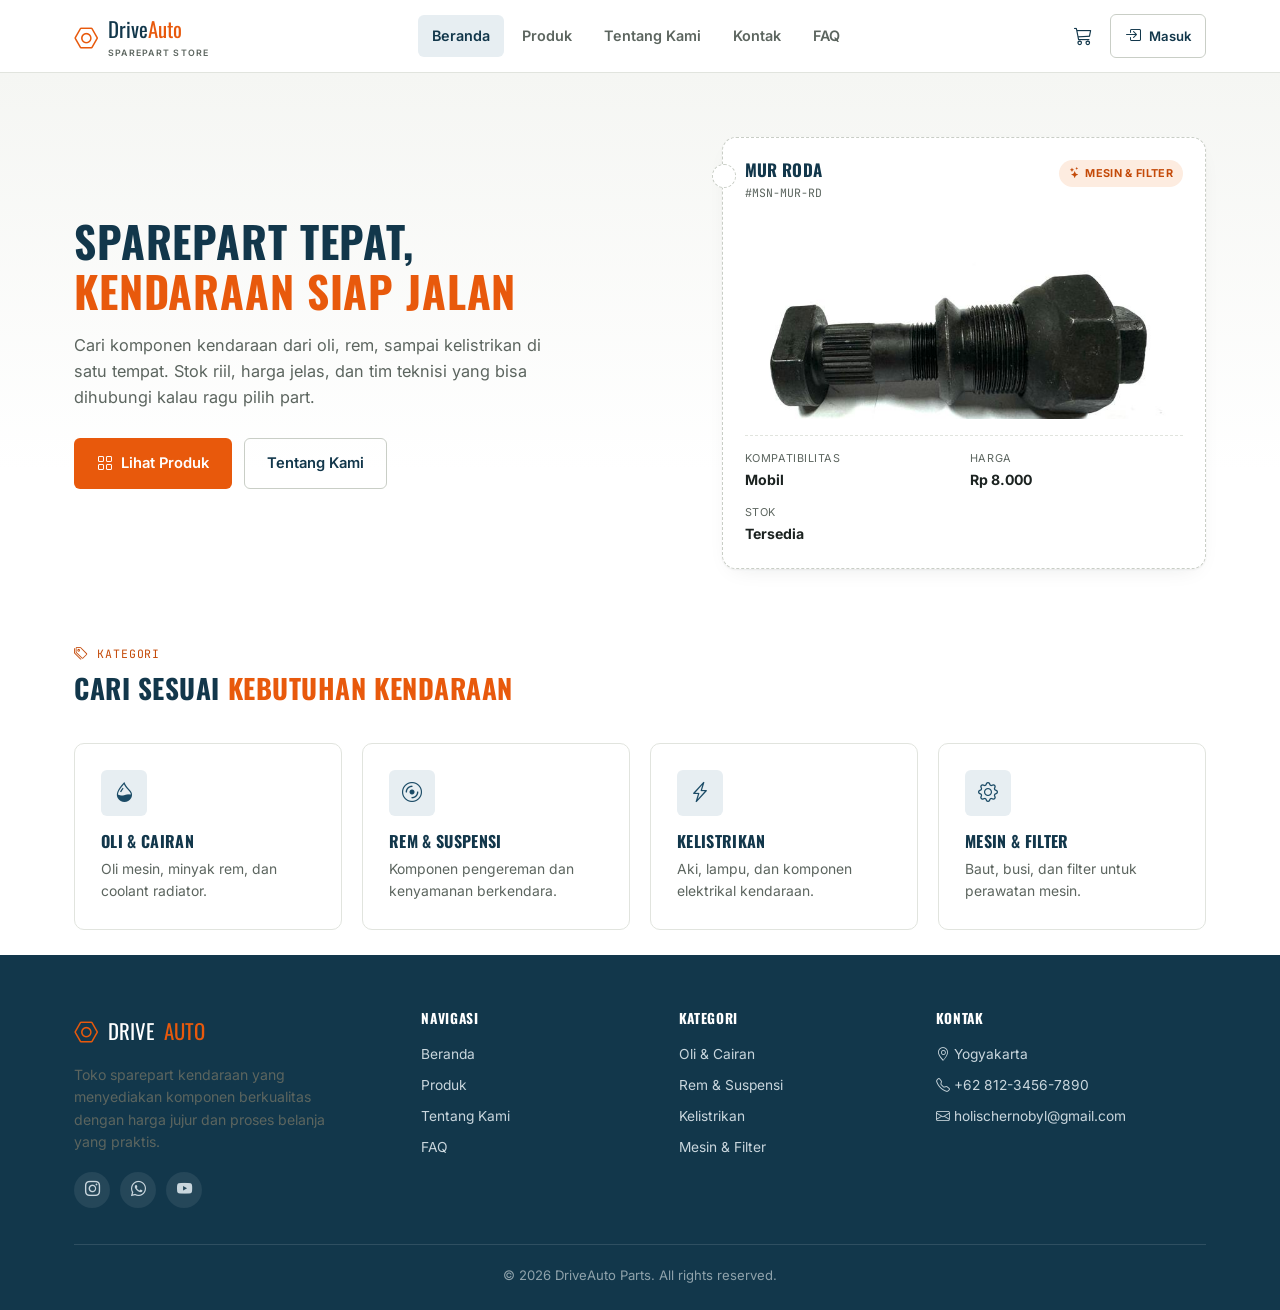
==== index.html @ c87c848d "Initial commit" ====
<!DOCTYPE html>
<html lang="id">
<head>
<meta charset="UTF-8">
<meta name="viewport" content="width=device-width, initial-scale=1.0">
<title>DriveAuto Parts — Sparepart Kendaraan</title>
<meta name="description" content="DriveAuto Parts menyediakan sparepart kendaraan lengkap dengan harga jujur dan garansi resmi.">
<link rel="stylesheet" href="https://cdn.jsdelivr.net/npm/bootstrap-icons@1.11.3/font/bootstrap-icons.css">
<link rel="stylesheet" href="assets/css/style.css">
</head>
<body>

<header class="site-header">
  <div class="wrap nav">
    <a href="index.html" class="brand">
      <i class="bi bi-nut"></i>
      <span>Drive<span class="dot">Auto</span><br><small>SPAREPART STORE</small></span>
    </a>
    <nav class="nav-links">
      <a href="index.html" class="active">Beranda</a>
      <a href="produk.html">Produk</a>
      <a href="tentang.html">Tentang Kami</a>
      <a href="kontak.html">Kontak</a>
      <a href="faq.html">FAQ</a>
    </nav>
    <div class="nav-actions">
      <a href="keranjang.html" class="icon-btn" aria-label="Keranjang">
        <i class="bi bi-cart3"></i>
        <span class="cart-count" data-cart-count>0</span>
      </a>
      <span data-auth-slot></span>
      <button class="nav-toggle" aria-label="Menu"><i class="bi bi-list"></i></button>
    </div>
  </div>
</header>

<section class="hero">
  <div class="wrap hero-grid">
    <div>

      <h1>SPAREPART TEPAT,<br><span>KENDARAAN SIAP JALAN</span></h1>
      <p class="lead">Cari komponen kendaraan dari oli, rem, sampai kelistrikan di satu tempat.
        Stok riil, harga jelas, dan tim teknisi yang bisa dihubungi kalau ragu pilih part.</p>
      <div class="hero-actions">
        <a href="produk.html" class="btn btn-primary"><i class="bi bi-grid"></i> Lihat Produk</a>
        <a href="tentang.html" class="btn btn-outline">Tentang Kami</a>
      </div>
    </div>
    <div class="parts-tag">
      <div class="parts-tag-head">
        <div>
          <h3 id="tag-name">Memuat...</h3>
          <span class="tag-code" id="tag-code"></span>
        </div>
        <span class="badge" id="tag-badge"><i class="bi bi-stars"></i> <span id="tag-badge-text"></span></span>
      </div>
      <div class="tag-img">
        <img id="tag-img" src="" alt="">
      </div>
      <div class="tag-specs">
        <div><span>Kompatibilitas</span><b id="tag-compat">-</b></div>
        <div><span>Harga</span><b id="tag-price">-</b></div>
        <div><span>Stok</span><b id="tag-stock">-</b></div>
      </div>
    </div>
  </div>
</section>

  <div class="wrap">
    <div class="section-head">
      <div>
        <span class="kicker"><i class="bi bi-tags"></i> Kategori</span>
        <h2>Cari Sesuai <span>Kebutuhan Kendaraan</span></h2>
      </div>
    </div>

    <div class="grid-4">
      <a href="produk.html" class="cat-card">
        <div class="cat-icon"><i class="bi bi-droplet-half"></i></div>
        <h3>Oli &amp; Cairan</h3>
        <p>Oli mesin, minyak rem, dan coolant radiator.</p>
      </a>
      <a href="produk.html" class="cat-card">
        <div class="cat-icon"><i class="bi bi-disc"></i></div>
        <h3>Rem &amp; Suspensi</h3>
        <p>Komponen pengereman dan kenyamanan berkendara.</p>
      </a>
      <a href="produk.html" class="cat-card">
        <div class="cat-icon"><i class="bi bi-lightning-charge"></i></div>
        <h3>Kelistrikan</h3>
        <p>Aki, lampu, dan komponen elektrikal kendaraan.</p>
      </a>
      <a href="produk.html" class="cat-card">
        <div class="cat-icon"><i class="bi bi-gear"></i></div>
        <h3>Mesin &amp; Filter</h3>
        <p>Baut, busi, dan filter untuk perawatan mesin.</p>
      </a>
    </div>
  </div>
  <br>

<footer class="site-footer">
  <div class="wrap">
    <div class="footer-grid">
      <div>
        <div class="brand" style="margin-bottom:14px;"><i class="bi bi-nut"></i> DRIVE<span class="dot">AUTO</span></div>
        <p style="font-size:.88rem;max-width:280px;">Toko sparepart kendaraan yang menyediakan komponen
          berkualitas dengan harga jujur dan proses belanja yang praktis.</p>
        <div class="social-row" style="margin-top:18px;">
          <a href="https://instagram.com/nurkholisanwari" target="_blank" aria-label="Instagram"><i class="bi bi-instagram"></i></a>
          <a href="https://wa.me/6287898781062" target="_blank" aria-label="WhatsApp"><i class="bi bi-whatsapp"></i></a>
          <a href="https://www.youtube.com/watch?v=EHgA1c9JLPM" target="_blank" aria-label="YouTube"><i class="bi bi-youtube"></i></a>
        </div>
      </div>
      <div>
        <h5>Navigasi</h5>
        <ul>
          <li><a href="index.html">Beranda</a></li>
          <li><a href="produk.html">Produk</a></li>
          <li><a href="tentang.html">Tentang Kami</a></li>
          <li><a href="faq.html">FAQ</a></li>
        </ul>
      </div>
      <div>
        <h5>Kategori</h5>
        <ul>
          <li><a href="produk.html">Oli &amp; Cairan</a></li>
          <li><a href="produk.html">Rem &amp; Suspensi</a></li>
          <li><a href="produk.html">Kelistrikan</a></li>
          <li><a href="produk.html">Mesin &amp; Filter</a></li>
        </ul>
      </div>
      <div>
        <h5>Kontak</h5>
        <ul>
          <li><i class="bi bi-geo-alt"></i> Yogyakarta</li>
          <li><i class="bi bi-telephone"></i> +62 812-3456-7890</li>
          <li><i class="bi bi-envelope"></i> holischernobyl@gmail.com</li>
        </ul>
      </div>
    </div>
    <div class="footer-bottom">
      <span>© <span id="current-year">2026</span> DriveAuto Parts. All rights reserved.</span>
    </div>
  </div>
</footer>

<script src="assets/js/store.js"></script>
<script src="assets/js/main.js"></script>
<script>
  // Parts-tag: slide otomatis random dari data produk
  (function(){
    const products = Store.getProducts();
    if(products.length === 0) return;

    let currentIndex = Math.floor(Math.random() * products.length);

    function renderTag(){
      const p = products[currentIndex];
      document.getElementById('tag-name').textContent = p.name;
      document.getElementById('tag-code').textContent = '#' + p.code;
      document.getElementById('tag-badge-text').textContent = CATEGORY_LABELS[p.category] || p.category;
      document.getElementById('tag-img').src = p.img;
      document.getElementById('tag-img').alt = p.name;
      document.getElementById('tag-compat').textContent = p.compat || '-';
      document.getElementById('tag-price').textContent = formatRupiah(p.price);
      document.getElementById('tag-stock').textContent = p.stock > 0 ? 'Tersedia' : 'Habis';
    }

    function nextRandom(){
      if(products.length < 2) return;
      let next;
      do{ next = Math.floor(Math.random() * products.length); } while(next === currentIndex);
      currentIndex = next;
      renderTag();
    }

    renderTag();
    setInterval(nextRandom, 4000);
  })();
</script>
</body>
</html>
---- assets/css/style.css ----
/* ==========================================================================
   DriveAuto Parts — stylesheet
   Type: Oswald (display, condensed industrial) + Inter (body, readable)
   Palette: workshop steel-blue + safety-orange on a warm off-white ground
   Signature: "part tag" card — mimics a physical spare-parts hang tag
   ========================================================================== */

@import url('https://fonts.googleapis.com/css2?family=Oswald:wght@500;600;700&family=Inter:wght@400;500;600;700&family=JetBrains+Mono:wght@500&display=swap');

:root{
  --bg:#ffffff;
  --bg-soft:#f5f6f3;
  --surface:#ffffff;
  --ink:#1c2321;
  --ink-dim:#5c655f;
  --line:#e1e4de;
  --line-strong:#c9cec6;

  --primary:#1b4b66;
  --primary-dark:#12374b;
  --primary-soft:#e7eef2;

  --accent:#e8590c;
  --accent-dark:#c44a09;
  --accent-soft:#fdece0;

  --success:#1e8e5a;
  --success-soft:#e6f4ec;
  --warn:#c77700;
  --warn-soft:#fbeedc;
  --danger:#c1332b;
  --danger-soft:#fbe9e8;

  --font-display:'Oswald', sans-serif;
  --font-body:'Inter', sans-serif;
  --font-mono:'JetBrains Mono', monospace;

  --radius:10px;
  --radius-sm:6px;
  --shadow:0 1px 2px rgba(28,35,33,.06), 0 8px 24px -12px rgba(28,35,33,.12);
  --shadow-sm:0 1px 2px rgba(28,35,33,.08);
}

*{box-sizing:border-box;}
html{scroll-behavior:smooth;}
body{
  margin:0;
  background:var(--bg);
  color:var(--ink);
  font-family:var(--font-body);
  font-size:16px;
  line-height:1.6;
  -webkit-font-smoothing:antialiased;
}
img{max-width:100%;display:block;}
a{color:inherit;text-decoration:none;}
ul{list-style:none;margin:0;padding:0;}
button{font-family:inherit;cursor:pointer;}
input,select,textarea{font-family:inherit;font-size:.95rem;}

:focus-visible{outline:2px solid var(--accent);outline-offset:2px;}

.wrap{max-width:1180px;margin:0 auto;padding:0 24px;}

h1,h2,h3,h4,h5{
  font-family:var(--font-display);
  color:var(--primary-dark);
  text-transform:uppercase;
  letter-spacing:.02em;
  margin:0;
  line-height:1.15;
}
h1{font-size:2.4rem;}
h2{font-size:1.7rem;}
h3{font-size:1.1rem;}
p{color:var(--ink-dim);margin:0;}

.kicker{
  display:inline-flex;align-items:center;gap:8px;
  font-family:var(--font-mono);
  font-size:.72rem;letter-spacing:.08em;text-transform:uppercase;
  color:var(--accent-dark);margin-bottom:8px;
}
.kicker i{font-size:.85rem;}
h2 span{color:var(--accent);}

/* ---------- buttons ---------- */
.btn{
  display:inline-flex;align-items:center;justify-content:center;gap:8px;
  padding:12px 22px;border-radius:var(--radius-sm);
  font-weight:600;font-size:.92rem;border:1px solid transparent;
  transition:transform .12s ease, background .15s ease, border-color .15s ease, color .15s ease;
}
.btn i{font-size:1rem;}
.btn-primary{background:var(--accent);color:#fff;}
.btn-primary:hover{background:var(--accent-dark);}
.btn-outline{background:transparent;border-color:var(--line-strong);color:var(--primary-dark);}
.btn-outline:hover{border-color:var(--primary);background:var(--primary-soft);}
.btn-ghost{background:transparent;color:var(--primary-dark);border-color:transparent;}
.btn-ghost:hover{background:var(--bg-soft);}
.btn-block{width:100%;}
.btn-sm{padding:8px 14px;font-size:.82rem;}
.btn-danger{background:var(--danger-soft);color:var(--danger);}
.btn-danger:hover{background:var(--danger);color:#fff;}
.btn:disabled{opacity:.5;cursor:not-allowed;}

/* ---------- header / nav ---------- */
.site-header{
  position:sticky;top:0;z-index:50;
  background:rgba(255,255,255,.92);backdrop-filter:blur(8px);
  border-bottom:1px solid var(--line);
}
.nav{display:flex;align-items:center;justify-content:space-between;height:72px;}
.brand{display:flex;align-items:center;gap:10px;font-family:var(--font-display);font-size:1.3rem;color:var(--primary-dark);}
.brand i{font-size:1.5rem;color:var(--accent);}
.brand .dot{color:var(--accent);}
.brand small{display:block;font-family:var(--font-body);font-size:.55rem;letter-spacing:.14em;color:var(--ink-dim);font-weight:600;}

.nav-links{display:flex;align-items:center;gap:4px;}
.nav-links a{
  padding:9px 14px;border-radius:var(--radius-sm);
  font-size:.9rem;font-weight:600;color:var(--ink-dim);
}
.nav-links a:hover{color:var(--primary-dark);background:var(--bg-soft);}
.nav-links a.active{color:var(--primary-dark);background:var(--primary-soft);}

.nav-actions{display:flex;align-items:center;gap:6px;}
.icon-btn{
  position:relative;width:42px;height:42px;border-radius:50%;
  display:flex;align-items:center;justify-content:center;
  color:var(--primary-dark);background:transparent;border:1px solid transparent;
}
.icon-btn:hover{background:var(--bg-soft);}
.icon-btn i{font-size:1.15rem;}
.cart-count{
  position:absolute;top:2px;right:2px;min-width:16px;height:16px;padding:0 3px;
  background:var(--accent);color:#fff;border-radius:50%;
  font-size:.62rem;font-weight:700;display:flex;align-items:center;justify-content:center;
}
.nav-toggle{display:none;background:none;border:none;font-size:1.4rem;color:var(--primary-dark);}
.user-chip{display:flex;align-items:center;gap:8px;padding:6px 12px 6px 6px;border-radius:999px;background:var(--bg-soft);font-size:.85rem;font-weight:600;color:var(--primary-dark);}
.user-chip i{width:28px;height:28px;border-radius:50%;background:var(--primary-soft);color:var(--primary);display:flex;align-items:center;justify-content:center;font-size:.95rem;}

/* ---------- hero ---------- */
.hero{padding:64px 0 72px;background:linear-gradient(180deg,var(--bg-soft),var(--bg) 70%);}
.hero-grid{display:grid;grid-template-columns:1.1fr .9fr;gap:56px;align-items:center;}
.eyebrow{
  display:inline-flex;align-items:center;gap:8px;
  font-family:var(--font-mono);font-size:.75rem;letter-spacing:.06em;
  color:var(--primary);background:var(--primary-soft);
  padding:6px 12px;border-radius:999px;margin-bottom:18px;
}
.hero h1{font-size:2.7rem;margin-bottom:16px;}
.hero h1 span{color:var(--accent);}
.hero .lead{font-size:1.02rem;max-width:480px;margin-bottom:28px;}
.hero-actions{display:flex;gap:12px;flex-wrap:wrap;}
.hero-stats{display:flex;gap:28px;margin-top:36px;padding-top:28px;border-top:1px solid var(--line);}
.hero-stats div b{display:block;font-family:var(--font-display);font-size:1.4rem;color:var(--primary-dark);}
.hero-stats div span{font-size:.78rem;color:var(--ink-dim);}

/* ---- signature: part tag ---- */
.parts-tag{
  position:relative;background:var(--surface);border:1.5px dashed var(--line-strong);
  border-radius:14px;padding:22px;box-shadow:var(--shadow);
}
.parts-tag::before{
  content:"";position:absolute;left:-11px;top:26px;width:22px;height:22px;
  background:var(--bg);border:1.5px dashed var(--line-strong);border-radius:50%;
}
.parts-tag-head{display:flex;justify-content:space-between;align-items:flex-start;margin-bottom:14px;}
.parts-tag-head h3{font-size:1.05rem;color:var(--primary-dark);}
.tag-code{font-family:var(--font-mono);font-size:.72rem;color:var(--ink-dim);}
.badge{
  display:inline-flex;align-items:center;gap:5px;
  background:var(--accent-soft);color:var(--accent-dark);
  font-size:.68rem;font-weight:700;letter-spacing:.03em;text-transform:uppercase;
  padding:5px 10px;border-radius:999px;
}
.tag-img{border-radius:var(--radius-sm);overflow:hidden;background:var(--bg-soft);height:200px;margin-bottom:16px;}
.tag-img img{width:100%;height:100%;object-fit:cover;}
.tag-specs{display:grid;grid-template-columns:1fr 1fr;gap:12px;padding-top:14px;border-top:1px dashed var(--line);}
.tag-specs div{display:flex;flex-direction:column;gap:2px;}
.tag-specs span{font-size:.68rem;text-transform:uppercase;letter-spacing:.05em;color:var(--ink-dim);}
.tag-specs b{font-size:.88rem;color:var(--ink);}

/* ---------- sections ---------- */
.section{padding:72px 0;}
.section.alt{background:var(--bg-soft);}
.section-tight{padding:48px 0;}
.section-head{display:flex;justify-content:space-between;align-items:flex-end;gap:24px;margin-bottom:38px;flex-wrap:wrap;}
.section-head p{max-width:360px;font-size:.92rem;}

.grid-2{display:grid;grid-template-columns:1fr 1fr;gap:40px;}
.grid-3{display:grid;grid-template-columns:repeat(3,1fr);gap:22px;}
.grid-4{display:grid;grid-template-columns:repeat(4,1fr);gap:20px;}

.cat-card{
  background:var(--surface);border:1px solid var(--line);border-radius:var(--radius);
  padding:26px;position:relative;transition:border-color .15s ease, transform .15s ease;
}
.cat-card:hover{border-color:var(--primary);transform:translateY(-2px);}
.cat-icon{
  width:46px;height:46px;border-radius:var(--radius-sm);
  background:var(--primary-soft);color:var(--primary);
  display:flex;align-items:center;justify-content:center;font-size:1.25rem;margin-bottom:16px;
}
.cat-card h3{margin-bottom:8px;font-size:1rem;}
.cat-card p{font-size:.87rem;}
.num{
  position:absolute;top:20px;right:22px;font-family:var(--font-mono);
  font-size:.78rem;color:var(--line-strong);
}

/* ---------- product table & cards ---------- */
.table-wrap{border:1px solid var(--line);border-radius:var(--radius);overflow:hidden;background:var(--surface);}
.parts-table{width:100%;border-collapse:collapse;}
.parts-table th{
  text-align:left;padding:14px 16px;background:var(--bg-soft);
  font-size:.72rem;text-transform:uppercase;letter-spacing:.05em;color:var(--ink-dim);
  border-bottom:1px solid var(--line);
}
.parts-table td{padding:14px 16px;border-bottom:1px solid var(--line);font-size:.9rem;vertical-align:middle;}
.parts-table tr:last-child td{border-bottom:none;}
.prod-name{display:flex;align-items:center;gap:12px;font-weight:600;color:var(--ink);}
.prod-thumb{width:44px;height:44px;object-fit:cover;border-radius:var(--radius-sm);border:1px solid var(--line);}
.price{font-weight:700;color:var(--primary-dark);}
.stock-ok,.stock-low{display:inline-flex;align-items:center;gap:6px;font-size:.8rem;font-weight:600;}
.stock-ok{color:var(--success);}
.stock-low{color:var(--warn);}
.stock-ok i,.stock-low i{font-size:.6rem;}
.add-cart-btn{
  width:36px;height:36px;border-radius:50%;border:1px solid var(--line-strong);
  background:var(--surface);color:var(--primary);display:flex;align-items:center;justify-content:center;
}
.add-cart-btn:hover{background:var(--accent);border-color:var(--accent);color:#fff;}

/* product grid (catalog page) */
.search-row{margin-bottom:18px;}
.search-row .input-icon{position:relative;}
.search-row input{
  width:100%;padding:13px 16px 13px 44px;border:1px solid var(--line-strong);
  border-radius:var(--radius-sm);font-size:.92rem;background:var(--surface);
}
.search-row .input-icon i{position:absolute;left:16px;top:50%;transform:translateY(-50%);color:var(--ink-dim);}
.filter-bar{display:flex;gap:8px;flex-wrap:wrap;margin-bottom:22px;}
.filter-bar button{
  padding:9px 16px;border-radius:999px;border:1px solid var(--line-strong);background:var(--surface);
  font-size:.82rem;font-weight:600;color:var(--ink-dim);
}
.filter-bar button.active{background:var(--primary-dark);border-color:var(--primary-dark);color:#fff;}

.product-grid{display:grid;grid-template-columns:repeat(4,1fr);gap:20px;}
.product-card{
  background:var(--surface);border:1px solid var(--line);border-radius:var(--radius);
  overflow:hidden;display:flex;flex-direction:column;transition:border-color .15s, transform .15s;
}
.product-card:hover{border-color:var(--primary);transform:translateY(-2px);}
.product-card .pc-img{height:150px;background:var(--bg-soft);}
.product-card .pc-img img{width:100%;height:100%;object-fit:cover;}
.pc-body{padding:16px;display:flex;flex-direction:column;gap:8px;flex:1;}
.pc-cat{font-size:.68rem;text-transform:uppercase;letter-spacing:.05em;color:var(--accent-dark);font-weight:700;}
.pc-name{font-size:.92rem;font-weight:600;color:var(--ink);line-height:1.35;}
.pc-compat{font-size:.76rem;color:var(--ink-dim);}
.pc-foot{display:flex;align-items:center;justify-content:space-between;margin-top:auto;padding-top:10px;}

/* ---------- testimonials ---------- */
.slider{position:relative;max-width:640px;margin:0 auto;text-align:center;}
.slide{display:none;}
.slide.active{display:block;}
.stars{color:var(--accent);font-size:1.1rem;letter-spacing:2px;margin-bottom:14px;}
.slide blockquote{margin:0 0 16px;font-size:1.1rem;color:var(--ink);font-style:normal;line-height:1.55;}
.slide cite{font-size:.85rem;color:var(--ink-dim);font-style:normal;}
.slider-dots{display:flex;gap:8px;justify-content:center;margin-top:22px;}
.slider-dots button{width:8px;height:8px;border-radius:50%;border:none;background:var(--line-strong);padding:0;}
.slider-dots button.active{background:var(--accent);width:22px;border-radius:4px;}

/* ---------- forms ---------- */
.form-card{background:var(--surface);border:1px solid var(--line);border-radius:var(--radius);padding:32px;}
.form-row{display:grid;grid-template-columns:1fr 1fr;gap:16px;margin-bottom:16px;}
.field{display:flex;flex-direction:column;gap:6px;}
.field.full{grid-column:1/-1;}
.field label{font-size:.82rem;font-weight:600;color:var(--ink);}
.field input,.field select,.field textarea{
  padding:11px 14px;border:1px solid var(--line-strong);border-radius:var(--radius-sm);
  background:var(--surface);color:var(--ink);
}
.field input:focus,.field select:focus,.field textarea:focus{border-color:var(--primary);outline:none;}
.field textarea{min-height:110px;resize:vertical;}
.error{font-size:.76rem;color:var(--danger);min-height:14px;}
.form-note{display:flex;align-items:center;gap:8px;font-size:.78rem;color:var(--ink-dim);margin-top:14px;}

.auth-shell{min-height:calc(100vh - 72px);display:flex;align-items:center;justify-content:center;background:var(--bg-soft);padding:48px 24px;}
.auth-card{width:100%;max-width:400px;background:var(--surface);border:1px solid var(--line);border-radius:var(--radius);padding:36px;box-shadow:var(--shadow);}
.auth-card .kicker{margin-bottom:4px;}
.auth-card h1{font-size:1.5rem;margin-bottom:6px;}
.auth-card>p{font-size:.88rem;margin-bottom:26px;}
.auth-foot{text-align:center;font-size:.86rem;color:var(--ink-dim);margin-top:20px;}
.auth-foot a{color:var(--accent);font-weight:600;}
.demo-note{background:var(--primary-soft);border-radius:var(--radius-sm);padding:12px 14px;font-size:.78rem;color:var(--primary-dark);margin-top:18px;display:flex;gap:8px;}

/* ---------- info list (contact) ---------- */
.info-list{display:flex;flex-direction:column;gap:18px;}
.info-list li{display:flex;gap:14px;align-items:flex-start;}
.info-list .ic{width:42px;height:42px;border-radius:var(--radius-sm);background:var(--primary-soft);color:var(--primary);display:flex;align-items:center;justify-content:center;font-size:1.05rem;flex-shrink:0;}
.info-list b{display:block;font-size:.92rem;color:var(--ink);margin-bottom:2px;}
.info-list span{font-size:.87rem;color:var(--ink-dim);}
.map-note{margin-top:24px;border:1px dashed var(--line-strong);border-radius:var(--radius);padding:20px;display:flex;gap:14px;align-items:flex-start;background:var(--bg-soft);}
.map-note i{font-size:1.3rem;color:var(--primary);}
.map-note p{font-size:.85rem;}

/* ---------- page banner ---------- */
.page-banner{padding:38px 0 30px;border-bottom:1px solid var(--line);background:var(--bg-soft);}
.breadcrumb{font-size:.8rem;color:var(--ink-dim);margin-bottom:10px;}
.breadcrumb span{color:var(--accent-dark);font-weight:600;}
.page-banner h1{font-size:1.9rem;}

/* ---------- cart & checkout ---------- */
.cart-table{width:100%;border-collapse:collapse;}
.cart-table th{text-align:left;padding:12px 14px;font-size:.72rem;text-transform:uppercase;color:var(--ink-dim);border-bottom:1px solid var(--line);}
.cart-table td{padding:14px;border-bottom:1px solid var(--line);vertical-align:middle;}
.cart-item{display:flex;align-items:center;gap:12px;}
.cart-item img{width:56px;height:56px;object-fit:cover;border-radius:var(--radius-sm);border:1px solid var(--line);}
.cart-item .nm{font-weight:600;font-size:.9rem;}
.cart-item .cd{font-size:.75rem;color:var(--ink-dim);font-family:var(--font-mono);}
.qty-box{display:flex;align-items:center;border:1px solid var(--line-strong);border-radius:var(--radius-sm);width:fit-content;}
.qty-box button{width:30px;height:30px;background:none;border:none;color:var(--primary);font-size:1rem;}
.qty-box span{width:32px;text-align:center;font-weight:600;font-size:.88rem;}
.remove-btn{color:var(--danger);background:none;border:none;font-size:1.05rem;}
.cart-summary{background:var(--surface);border:1px solid var(--line);border-radius:var(--radius);padding:24px;position:sticky;top:90px;}
.summary-row{display:flex;justify-content:space-between;font-size:.88rem;color:var(--ink-dim);padding:8px 0;}
.summary-row.total{border-top:1px solid var(--line);margin-top:8px;padding-top:14px;font-size:1.05rem;font-weight:700;color:var(--ink);}
.empty-cart{text-align:center;padding:60px 20px;}
.empty-cart i{font-size:2.6rem;color:var(--line-strong);margin-bottom:16px;display:block;}

.steps{display:flex;gap:10px;margin-bottom:32px;}
.step{display:flex;align-items:center;gap:8px;font-size:.85rem;font-weight:600;color:var(--ink-dim);}
.step .n{width:26px;height:26px;border-radius:50%;background:var(--bg-soft);border:1px solid var(--line-strong);display:flex;align-items:center;justify-content:center;font-size:.78rem;}
.step.active{color:var(--primary-dark);}
.step.active .n{background:var(--accent);border-color:var(--accent);color:#fff;}
.step-sep{width:28px;height:1px;background:var(--line-strong);align-self:center;}

.pay-option{display:flex;align-items:center;gap:12px;border:1px solid var(--line-strong);border-radius:var(--radius-sm);padding:14px;margin-bottom:10px;}
.pay-option i{font-size:1.2rem;color:var(--primary);}
.pay-option input{margin-left:auto;}
.order-line{display:flex;justify-content:space-between;font-size:.85rem;padding:8px 0;border-bottom:1px dashed var(--line);}

/* ---------- account & orders ---------- */
.account-shell{display:grid;grid-template-columns:260px 1fr;gap:28px;align-items:flex-start;}
.account-side{background:var(--surface);border:1px solid var(--line);border-radius:var(--radius);padding:22px;text-align:center;}
.avatar{width:64px;height:64px;border-radius:50%;background:var(--primary-soft);color:var(--primary);display:flex;align-items:center;justify-content:center;font-size:1.6rem;margin:0 auto 12px;}
.order-card{background:var(--surface);border:1px solid var(--line);border-radius:var(--radius);padding:18px 20px;margin-bottom:14px;}
.order-card-head{display:flex;justify-content:space-between;align-items:center;margin-bottom:10px;}
.order-id{font-family:var(--font-mono);font-size:.8rem;color:var(--ink-dim);}
.status-pill{font-size:.72rem;font-weight:700;padding:4px 10px;border-radius:999px;text-transform:uppercase;}
.status-diproses{background:var(--warn-soft);color:var(--warn);}
.status-selesai{background:var(--success-soft);color:var(--success);}

/* ---------- admin ---------- */
.admin-shell{display:grid;grid-template-columns:220px 1fr;min-height:calc(100vh - 72px);}
.admin-side{background:var(--primary-dark);color:#fff;padding:28px 18px;}
.admin-side .brand{color:#fff;margin-bottom:30px;}
.admin-side .brand i{color:var(--accent);}
.admin-nav a{display:flex;align-items:center;gap:10px;padding:11px 14px;border-radius:var(--radius-sm);color:#c9d6dd;font-size:.87rem;font-weight:600;margin-bottom:4px;}
.admin-nav a.active,.admin-nav a:hover{background:rgba(255,255,255,.1);color:#fff;}
.admin-main{padding:32px 36px;background:var(--bg-soft);}
.admin-head{display:flex;justify-content:space-between;align-items:center;margin-bottom:26px;}
.admin-head h1{font-size:1.4rem;}
.stat-row{display:grid;grid-template-columns:repeat(3,1fr);gap:18px;margin-bottom:26px;}
.stat-card{background:var(--surface);border:1px solid var(--line);border-radius:var(--radius);padding:20px;}
.stat-card i{font-size:1.3rem;color:var(--primary);margin-bottom:10px;}
.stat-card b{display:block;font-family:var(--font-display);font-size:1.6rem;color:var(--primary-dark);}
.stat-card span{font-size:.8rem;color:var(--ink-dim);}
.admin-table-wrap{background:var(--surface);border:1px solid var(--line);border-radius:var(--radius);overflow:hidden;}
.admin-table-head{display:flex;justify-content:space-between;align-items:center;padding:18px 20px;border-bottom:1px solid var(--line);}
.action-icons{display:flex;gap:6px;}
.action-icons button{width:32px;height:32px;border-radius:var(--radius-sm);border:1px solid var(--line-strong);background:var(--surface);color:var(--ink-dim);}
.action-icons button:hover{color:var(--primary);border-color:var(--primary);}
.action-icons .del:hover{color:var(--danger);border-color:var(--danger);}

.modal-overlay{position:fixed;inset:0;background:rgba(28,35,33,.45);display:none;align-items:center;justify-content:center;z-index:100;padding:20px;}
.modal-overlay.open{display:flex;}
.modal-box{background:var(--surface);border-radius:var(--radius);padding:24px;width:92vw;max-width:460px;max-height:88vh;overflow-y:auto;overflow-x:hidden;box-sizing:border-box;}
@media (max-width:480px){
  .modal-box{padding:18px;}
  .modal-box .form-row{grid-template-columns:1fr;}
}
.modal-head{display:flex;justify-content:space-between;align-items:center;margin-bottom:20px;}
.modal-head button{background:none;border:none;font-size:1.2rem;color:var(--ink-dim);}

.toast{
  position:fixed;bottom:24px;right:24px;background:var(--primary-dark);color:#fff;
  padding:14px 20px;border-radius:var(--radius-sm);font-size:.88rem;font-weight:600;
  display:flex;align-items:center;gap:10px;box-shadow:var(--shadow);z-index:200;
  transform:translateY(20px);opacity:0;transition:.25s ease;pointer-events:none;
}
.toast.show{transform:translateY(0);opacity:1;}
.toast i{color:var(--accent);}

/* ---------- footer ---------- */
.site-footer{background:var(--primary-dark);color:#c9d6dd;padding:56px 0 24px;}
.footer-grid{display:grid;grid-template-columns:1.4fr 1fr 1fr 1.2fr;gap:32px;margin-bottom:36px;}
.site-footer .brand{color:#fff;}
.site-footer h5{color:#fff;font-family:var(--font-display);font-size:.85rem;letter-spacing:.05em;text-transform:uppercase;margin-bottom:16px;}
.site-footer ul li{margin-bottom:9px;font-size:.86rem;}
.site-footer ul li a:hover{color:#fff;}
.social-row{display:flex;gap:10px;}
.social-row a{width:36px;height:36px;border-radius:50%;background:rgba(255,255,255,.08);display:flex;align-items:center;justify-content:center;font-size:.95rem;}
.social-row a:hover{background:var(--accent);}
.footer-bottom{border-top:1px solid rgba(255,255,255,.12);padding-top:20px;font-size:.82rem;color:#8fa2ab;text-align:center;}

/* ---------- mobile nav ---------- */
@media (max-width:900px){
  .nav-toggle{display:block;}
  .nav-links{
    position:fixed;top:72px;left:0;right:0;background:var(--surface);
    flex-direction:column;align-items:stretch;padding:14px;border-bottom:1px solid var(--line);
    display:none;gap:2px;
  }
  .nav-links.open{display:flex;}
  .hero-grid,.grid-2{grid-template-columns:1fr;}
  .grid-3,.grid-4,.product-grid{grid-template-columns:repeat(2,1fr);}
  .footer-grid{grid-template-columns:1fr 1fr;}
  .account-shell,.admin-shell{grid-template-columns:1fr;}
  .form-row{grid-template-columns:1fr;}
}
@media (max-width:560px){
  .grid-3,.grid-4,.product-grid{grid-template-columns:1fr;}
  h1{font-size:2rem;}
  .hero h1{font-size:2rem;}
  .footer-grid{grid-template-columns:1fr;}
}
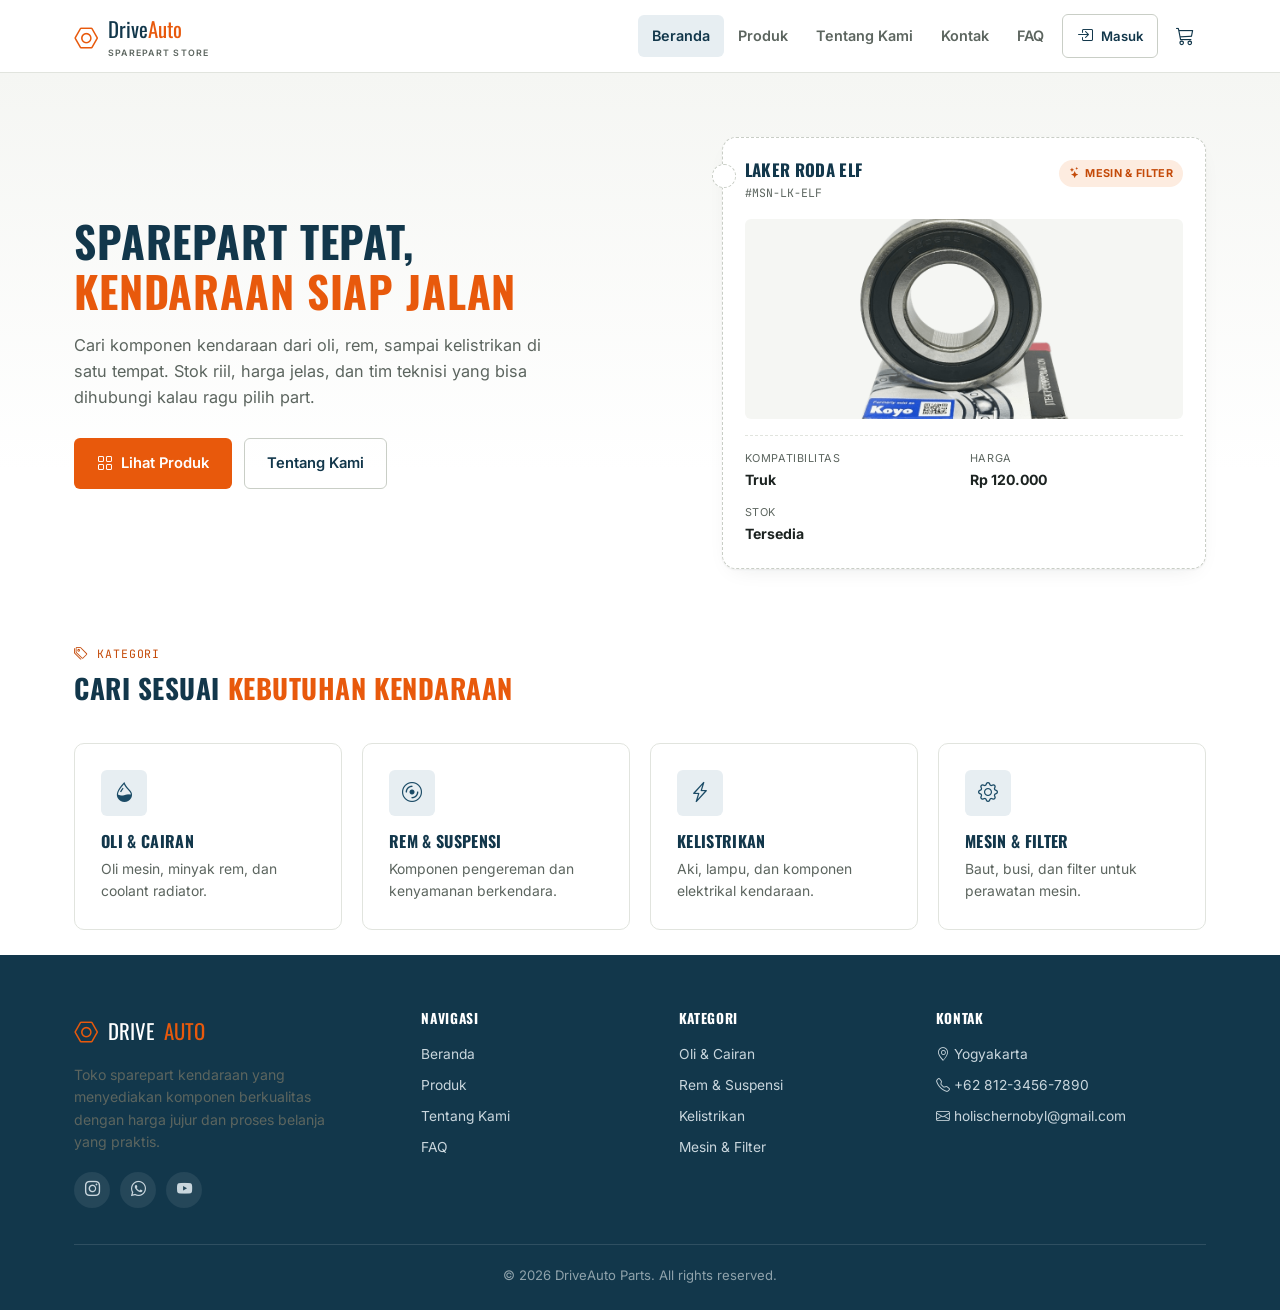
==== commit 3a9ba57e: "Update index.html" ====
--- a/index.html
+++ b/index.html
@@ -23,14 +23,14 @@
       <a href="kontak.html">Kontak</a>
       <a href="faq.html">FAQ</a>
     </nav>
-    <div class="nav-actions">
-      <a href="keranjang.html" class="icon-btn" aria-label="Keranjang">
-        <i class="bi bi-cart3"></i>
-        <span class="cart-count" data-cart-count>0</span>
-      </a>
-      <span data-auth-slot></span>
-      <button class="nav-toggle" aria-label="Menu"><i class="bi bi-list"></i></button>
-    </div>
+<div class="nav-actions">
+  <span data-auth-slot></span>
+  <a href="keranjang.html" class="icon-btn" aria-label="Keranjang">
+    <i class="bi bi-cart3"></i>
+    <span class="cart-count" data-cart-count>0</span>
+  </a>
+  <button class="nav-toggle" aria-label="Menu"><i class="bi bi-list"></i></button>
+</div>
   </div>
 </header>
 
--- a/assets/css/style.css
+++ b/assets/css/style.css
@@ -1,9 +1,3 @@
-/* ==========================================================================
-   DriveAuto Parts — stylesheet
-   Type: Oswald (display, condensed industrial) + Inter (body, readable)
-   Palette: workshop steel-blue + safety-orange on a warm off-white ground
-   Signature: "part tag" card — mimics a physical spare-parts hang tag
-   ========================================================================== */
 
 @import url('https://fonts.googleapis.com/css2?family=Oswald:wght@500;600;700&family=Inter:wght@400;500;600;700&family=JetBrains+Mono:wght@500&display=swap');
 
@@ -116,7 +110,11 @@
 .brand .dot{color:var(--accent);}
 .brand small{display:block;font-family:var(--font-body);font-size:.55rem;letter-spacing:.14em;color:var(--ink-dim);font-weight:600;}
 
-.nav-links{display:flex;align-items:center;gap:4px;}
+.nav-links{
+  display:flex;
+  align-items:center;
+  margin:0 4px 0 auto;
+}
 .nav-links a{
   padding:9px 14px;border-radius:var(--radius-sm);
   font-size:.9rem;font-weight:600;color:var(--ink-dim);
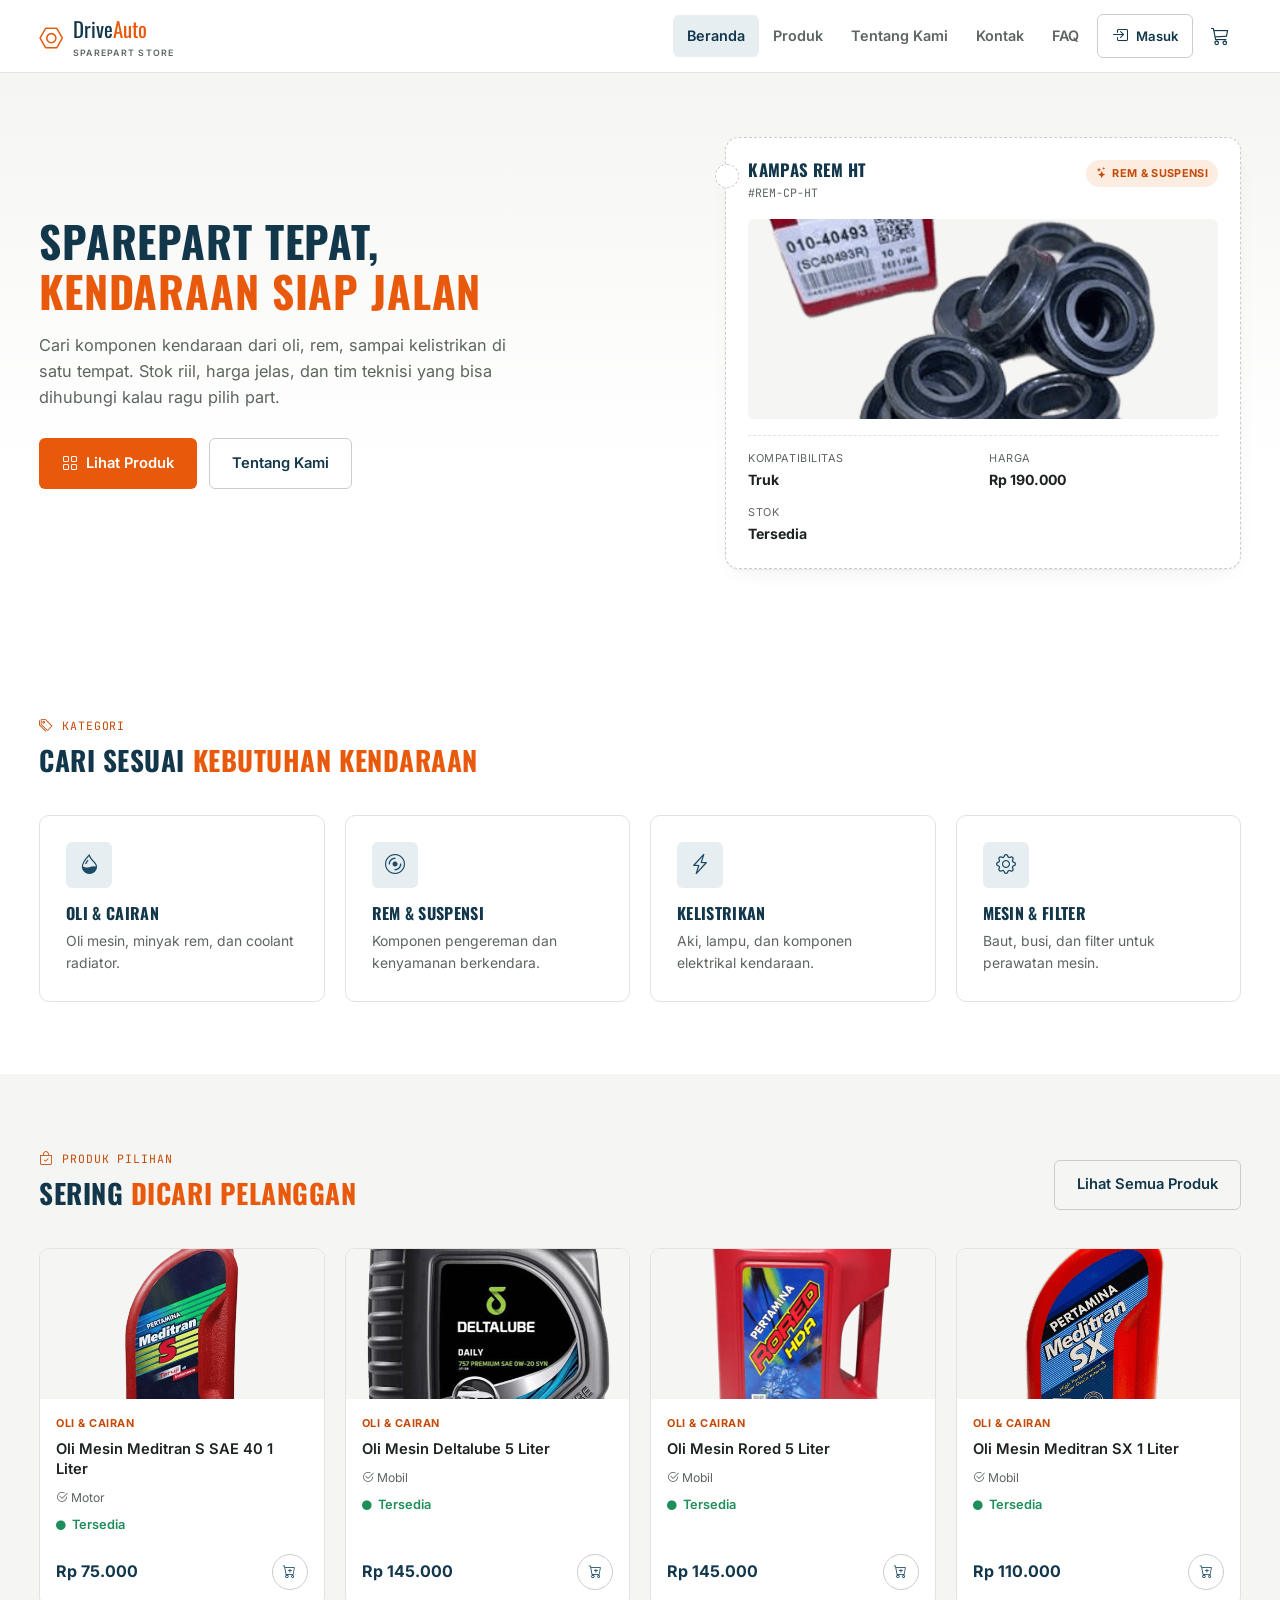
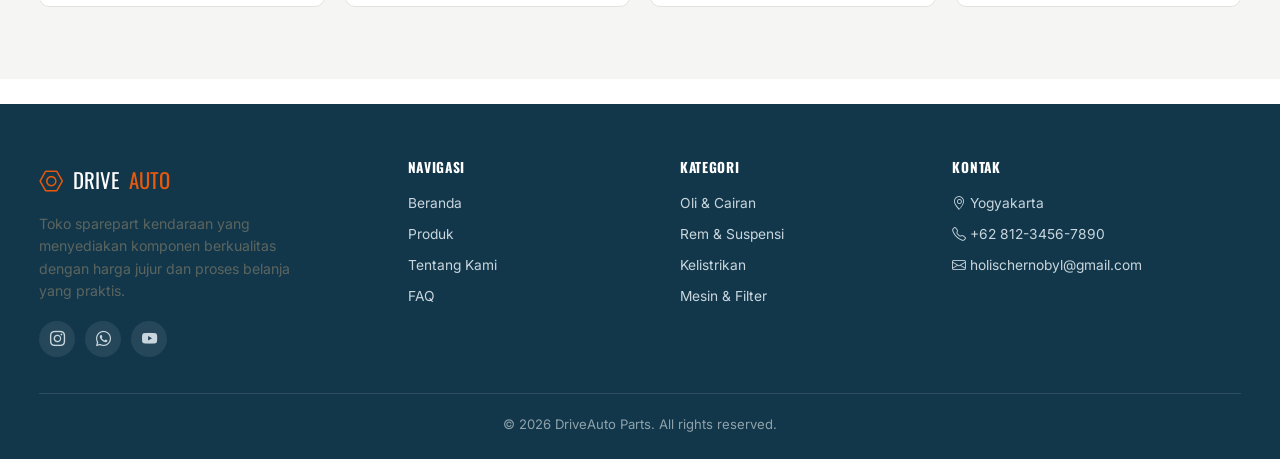
==== commit 1dda9aca: "Add files via upload" ====
--- a/index.html
+++ b/index.html
@@ -66,6 +66,7 @@
   </div>
 </section>
 
+<section class="section">
   <div class="wrap">
     <div class="section-head">
       <div>
@@ -97,7 +98,22 @@
       </a>
     </div>
   </div>
-  <br>
+</section>
+
+<section class="section alt">
+  <div class="wrap">
+    <div class="section-head">
+      <div>
+        <span class="kicker"><i class="bi bi-bag-check"></i> Produk Pilihan</span>
+        <h2>Sering <span>Dicari Pelanggan</span></h2>
+      </div>
+      <a href="produk.html" class="btn btn-outline">Lihat Semua Produk</a>
+    </div>
+    <div class="product-grid" id="home-products"></div>
+  </div>
+</section>
+
+<br>
 
 <footer class="site-footer">
   <div class="wrap">
@@ -178,6 +194,35 @@
     renderTag();
     setInterval(nextRandom, 4000);
   })();
+
+  // Produk Pilihan: kartu produk asli dari Store, bukan data statis
+  (function(){
+    const wrap = document.getElementById('home-products');
+    if(!wrap) return;
+
+    const featured = Store.getProducts().filter(p => p.featured).slice(0, 4);
+    const list = featured.length ? featured : Store.getProducts().slice(0, 4);
+
+    list.forEach(p => {
+      const low = p.stock <= 5;
+      wrap.insertAdjacentHTML('beforeend', `
+        <div class="product-card">
+          <div class="pc-img"><img src="${p.img}" alt="${p.name}"></div>
+          <div class="pc-body">
+            <span class="pc-cat">${CATEGORY_LABELS[p.category] || p.category}</span>
+            <span class="pc-name">${p.name}</span>
+            <span class="pc-compat"><i class="bi bi-check2-circle"></i> ${p.compat}</span>
+            <span class="${low ? 'stock-low' : 'stock-ok'}"><i class="bi bi-circle-fill"></i> ${low ? 'Terbatas' : 'Tersedia'}</span>
+            <div class="pc-foot">
+              <span class="price">${formatRupiah(p.price)}</span>
+              <button class="add-cart-btn" data-add-to-cart="${p.id}" aria-label="Tambah ke keranjang"><i class="bi bi-cart-plus"></i></button>
+            </div>
+          </div>
+        </div>`);
+    });
+    // Tombol keranjang di atas otomatis kebaca listener global main.js
+    // (script ini jalan sebelum DOMContentLoaded selesai).
+  })();
 </script>
 </body>
 </html>
--- a/assets/css/style.css
+++ b/assets/css/style.css
@@ -54,7 +54,7 @@
 
 :focus-visible{outline:2px solid var(--accent);outline-offset:2px;}
 
-.wrap{max-width:1180px;margin:0 auto;padding:0 24px;}
+.wrap{max-width:1250px;margin:0 auto;padding:0 24px;}
 
 h1,h2,h3,h4,h5{
   font-family:var(--font-display);
